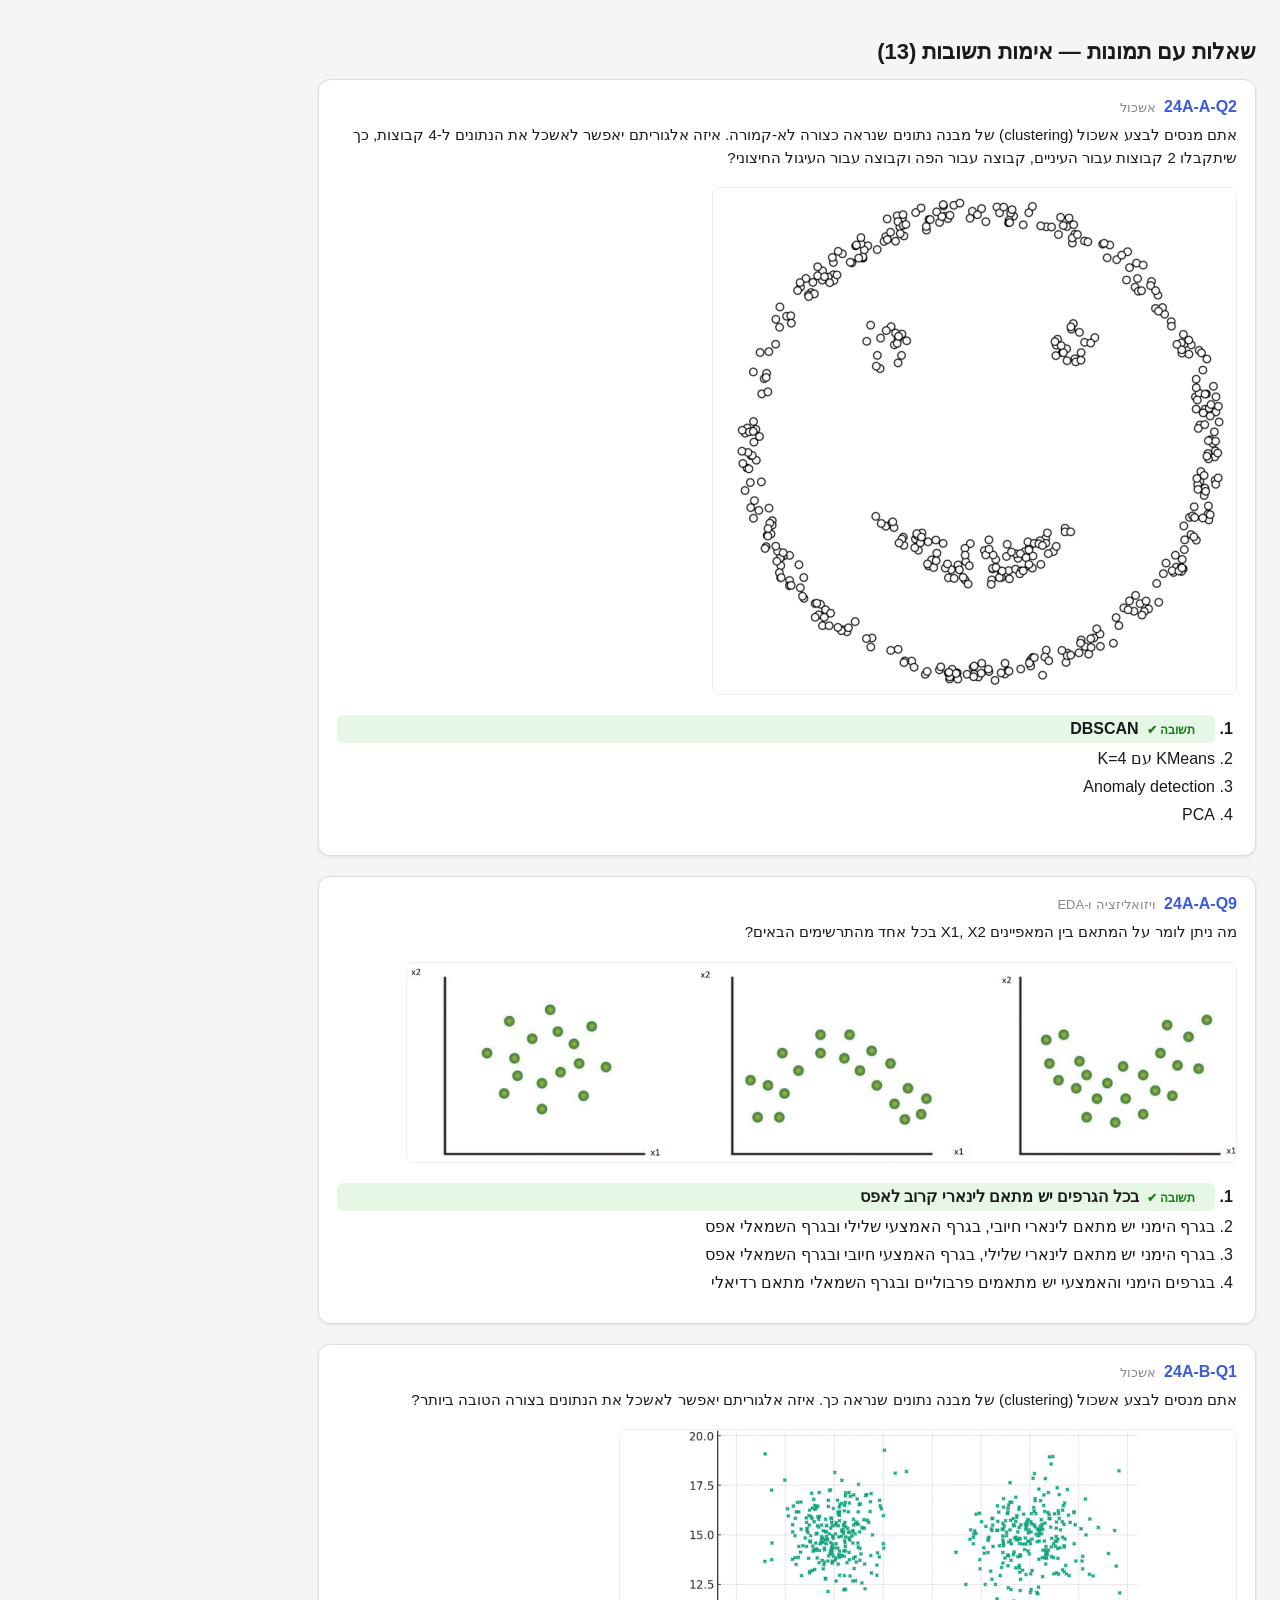
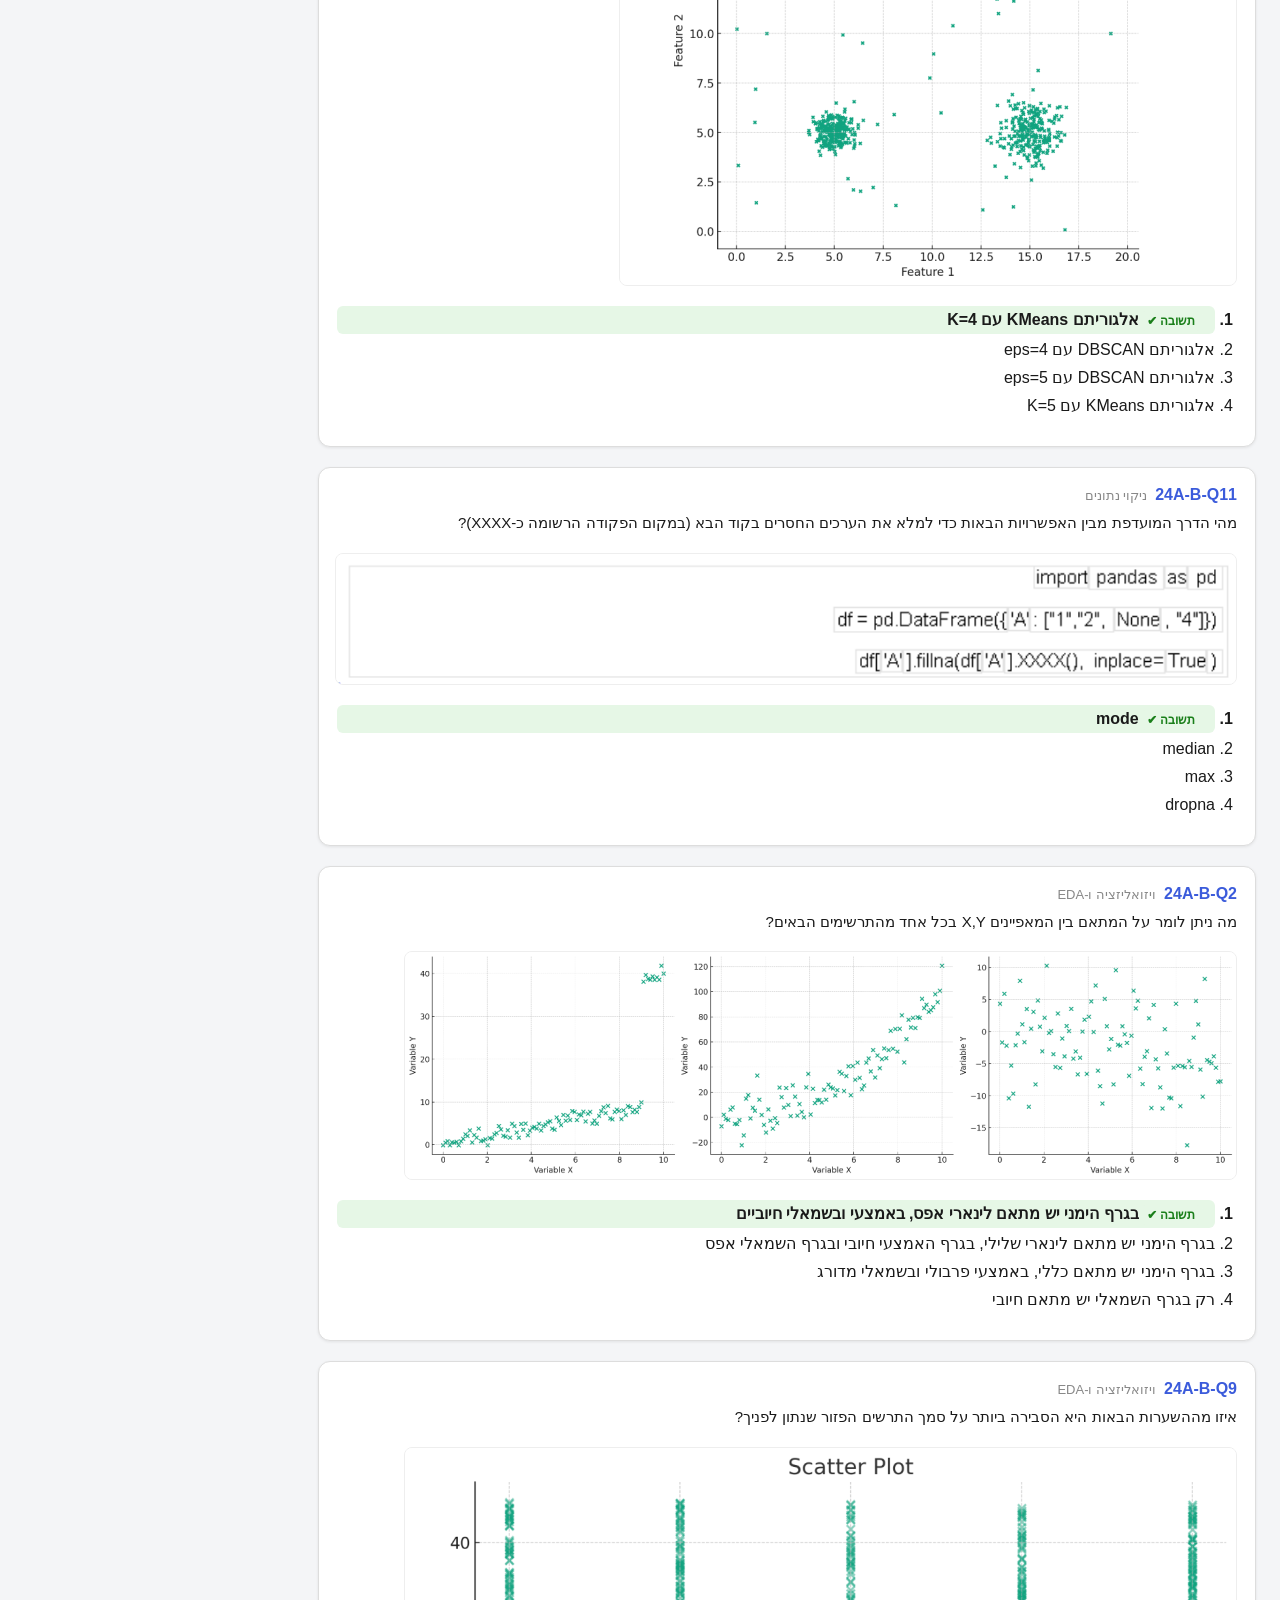
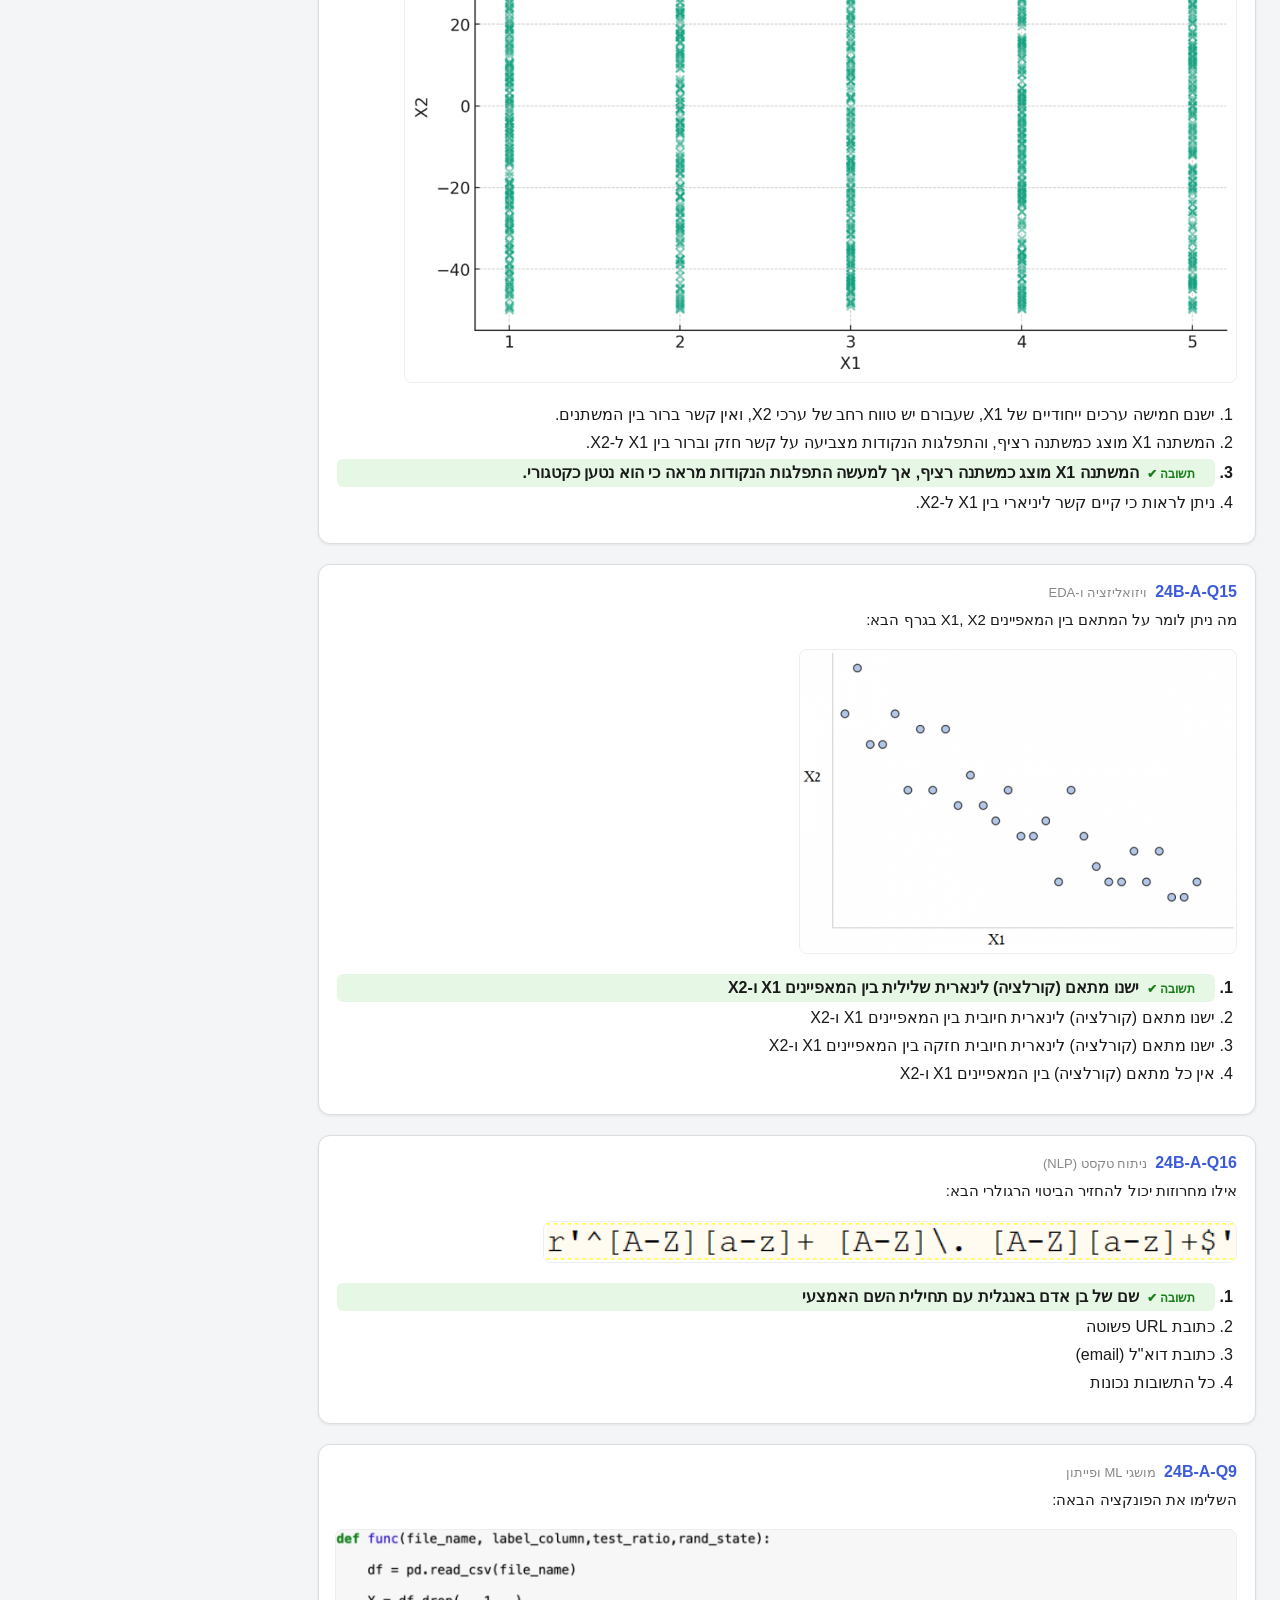
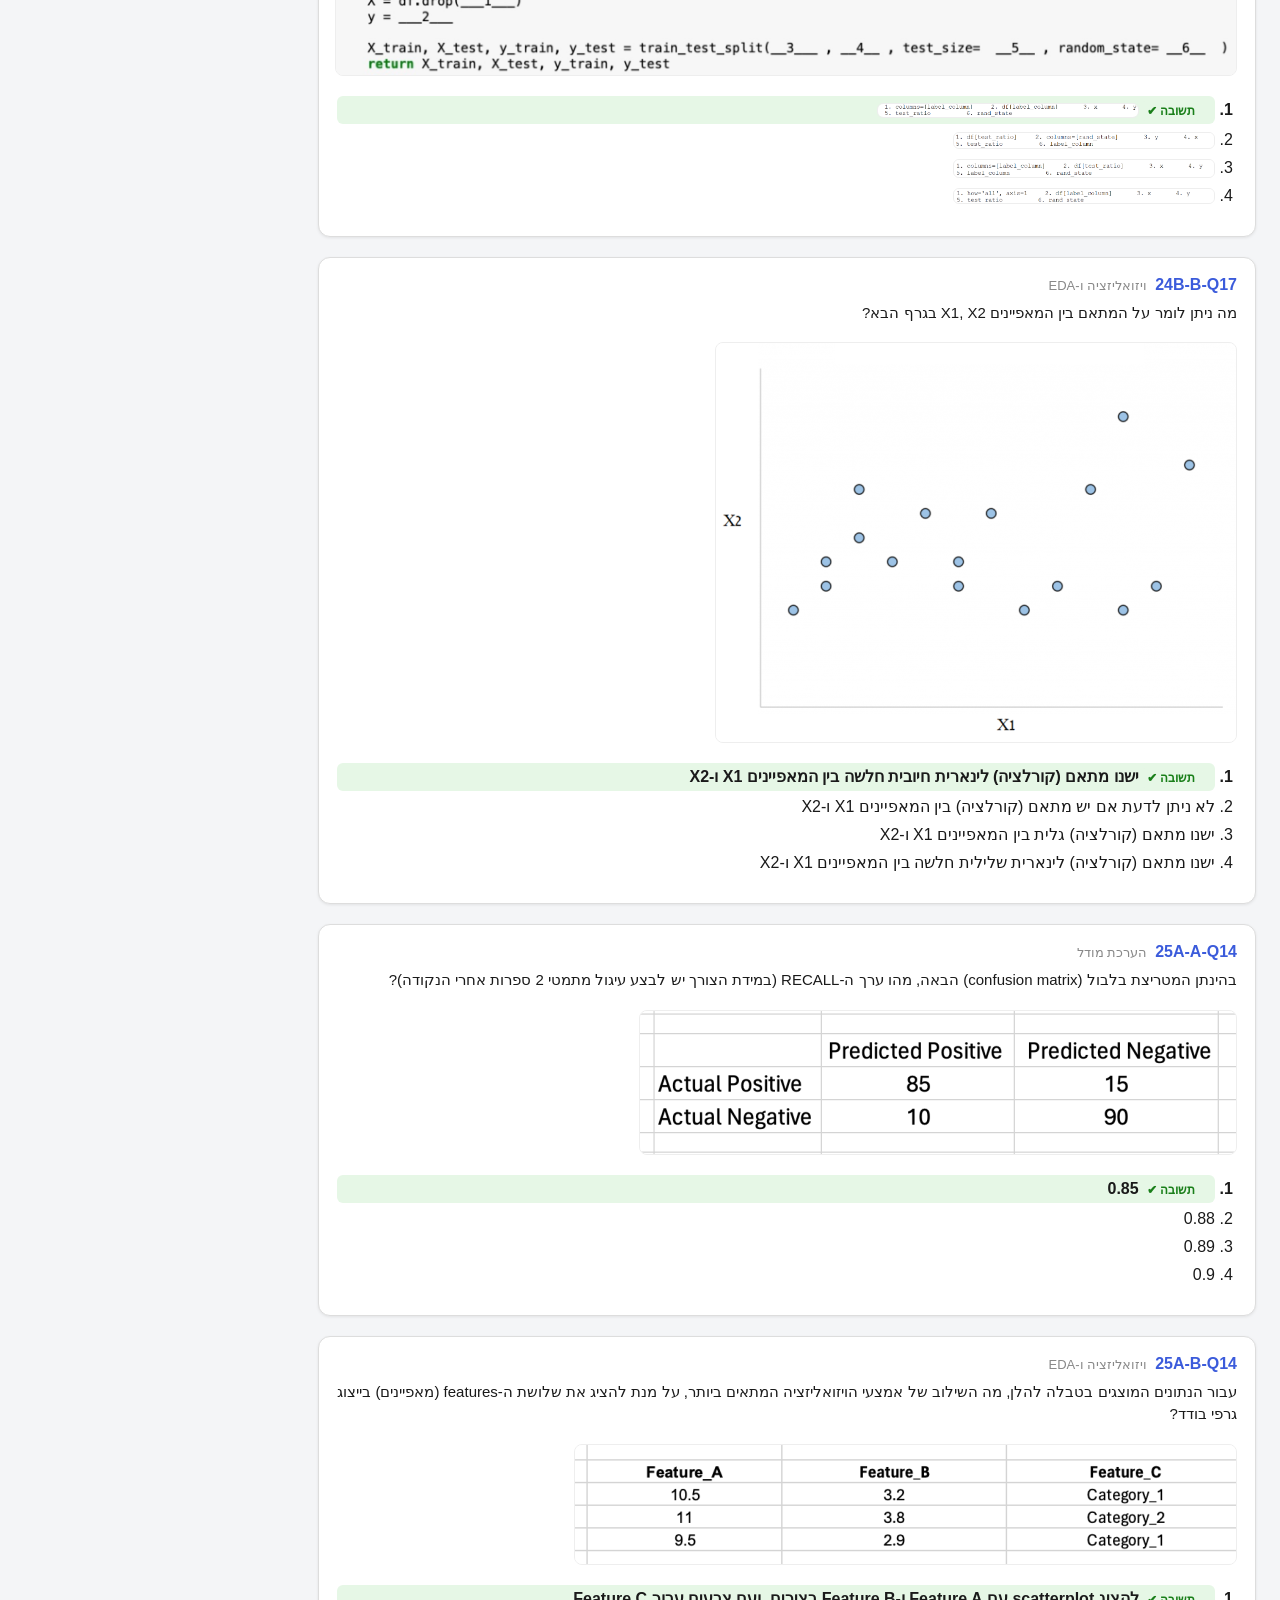
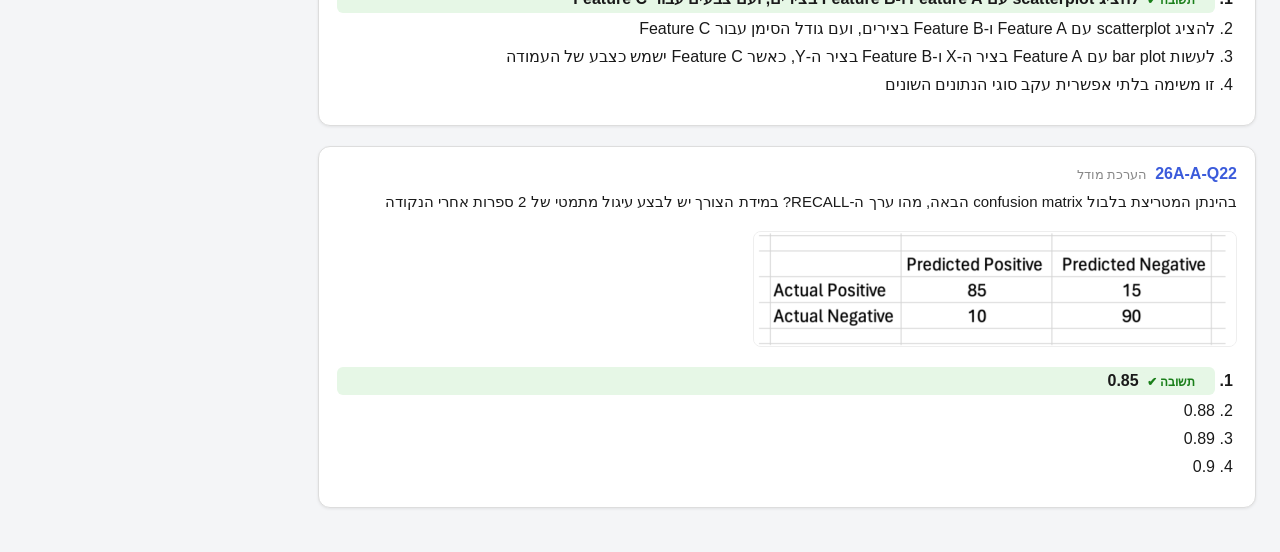
==== image-questions-review.html @ f72e946c "Fix 24A-B Q2 answer: right=zero, middle+left=positive; add image-question review doc Co-Authored-By:" ====
<!DOCTYPE html><html lang=he dir=rtl><head><meta charset=utf-8>
<title>שאלות עם תמונות — אימות תשובות</title>
<style>body{font-family:Segoe UI,Arial,sans-serif;background:#f4f5f7;color:#1a1a1a;margin:0;padding:24px;}
h1{font-size:22px;} .q{background:#fff;border:1px solid #ddd;border-radius:12px;padding:18px;margin:0 0 20px;max-width:900px;box-shadow:0 1px 3px rgba(0,0,0,.08);}
.id{font-weight:700;color:#3b5bdb;} .topic{color:#888;font-size:13px;margin-right:8px;}
.qt{margin:8px 0 12px;font-size:15px;line-height:1.5;} img.fig{max-width:100%;border:1px solid #eee;border-radius:8px;background:#fff;margin:6px 0;}
ol{margin:10px 0;padding-inline-start:22px;} li{margin:4px 0;line-height:1.5;} li.ok{background:#e6f7e6;font-weight:700;border-radius:6px;padding:2px 6px;}
.tag{display:inline-block;background:#e6f7e6;color:#1a7f1a;border-radius:6px;padding:1px 8px;font-size:12px;margin-right:6px;} .opimg{max-width:260px;border:1px solid #eee;border-radius:6px;vertical-align:middle;}</style></head><body>
<h1>שאלות עם תמונות — אימות תשובות (13)</h1>
<div class=q>
<div><span class=id>24A-A-Q2</span><span class=topic>אשכול</span></div>
<div class=qt>אתם מנסים לבצע אשכול (clustering) של מבנה נתונים שנראה כצורה לא-קמורה. איזה אלגוריתם יאפשר לאשכל את הנתונים ל-4 קבוצות, כך שיתקבלו 2 קבוצות עבור העיניים, קבוצה עבור הפה וקבוצה עבור העיגול החיצוני?</div>
<img class=fig src="images/exams/24A-A-Q2.png">
<ol>
<li class=ok><span class=tag>תשובה ✔</span>DBSCAN</li>
<li>KMeans עם K=4</li>
<li>Anomaly detection</li>
<li>PCA</li>
</ol></div>
<div class=q>
<div><span class=id>24A-A-Q9</span><span class=topic>ויזואליזציה ו-EDA</span></div>
<div class=qt>מה ניתן לומר על המתאם בין המאפיינים X1, X2 בכל אחד מהתרשימים הבאים?</div>
<img class=fig src="images/exams/24A-A-Q9.png">
<ol>
<li class=ok><span class=tag>תשובה ✔</span>בכל הגרפים יש מתאם לינארי קרוב לאפס</li>
<li>בגרף הימני יש מתאם לינארי חיובי, בגרף האמצעי שלילי ובגרף השמאלי אפס</li>
<li>בגרף הימני יש מתאם לינארי שלילי, בגרף האמצעי חיובי ובגרף השמאלי אפס</li>
<li>בגרפים הימני והאמצעי יש מתאמים פרבוליים ובגרף השמאלי מתאם רדיאלי</li>
</ol></div>
<div class=q>
<div><span class=id>24A-B-Q1</span><span class=topic>אשכול</span></div>
<div class=qt>אתם מנסים לבצע אשכול (clustering) של מבנה נתונים שנראה כך. איזה אלגוריתם יאפשר לאשכל את הנתונים בצורה הטובה ביותר?</div>
<img class=fig src="images/exams/24A-B-Q1.png">
<ol>
<li class=ok><span class=tag>תשובה ✔</span>אלגוריתם KMeans עם K=4</li>
<li>אלגוריתם DBSCAN עם eps=4</li>
<li>אלגוריתם DBSCAN עם eps=5</li>
<li>אלגוריתם KMeans עם K=5</li>
</ol></div>
<div class=q>
<div><span class=id>24A-B-Q11</span><span class=topic>ניקוי נתונים</span></div>
<div class=qt>מהי הדרך המועדפת מבין האפשרויות הבאות כדי למלא את הערכים החסרים בקוד הבא (במקום הפקודה הרשומה כ-XXXX)?</div>
<img class=fig src="images/exams/24A-B-Q11.png">
<ol>
<li class=ok><span class=tag>תשובה ✔</span>mode</li>
<li>median</li>
<li>max</li>
<li>dropna</li>
</ol></div>
<div class=q>
<div><span class=id>24A-B-Q2</span><span class=topic>ויזואליזציה ו-EDA</span></div>
<div class=qt>מה ניתן לומר על המתאם בין המאפיינים X,Y בכל אחד מהתרשימים הבאים?</div>
<img class=fig src="images/exams/24A-B-Q2.png">
<ol>
<li class=ok><span class=tag>תשובה ✔</span>בגרף הימני יש מתאם לינארי אפס, באמצעי ובשמאלי חיוביים</li>
<li>בגרף הימני יש מתאם לינארי שלילי, בגרף האמצעי חיובי ובגרף השמאלי אפס</li>
<li>בגרף הימני יש מתאם כללי, באמצעי פרבולי ובשמאלי מדורג</li>
<li>רק בגרף השמאלי יש מתאם חיובי</li>
</ol></div>
<div class=q>
<div><span class=id>24A-B-Q9</span><span class=topic>ויזואליזציה ו-EDA</span></div>
<div class=qt>איזו מההשערות הבאות היא הסבירה ביותר על סמך התרשים הפזור שנתון לפניך?</div>
<img class=fig src="images/exams/24A-B-Q9.png">
<ol>
<li>ישנם חמישה ערכים ייחודיים של X1, שעבורם יש טווח רחב של ערכי X2, ואין קשר ברור בין המשתנים.</li>
<li>המשתנה X1 מוצג כמשתנה רציף, והתפלגות הנקודות מצביעה על קשר חזק וברור בין X1 ל-X2.</li>
<li class=ok><span class=tag>תשובה ✔</span>המשתנה X1 מוצג כמשתנה רציף, אך למעשה התפלגות הנקודות מראה כי הוא נטען כקטגורי.</li>
<li>ניתן לראות כי קיים קשר ליניארי בין X1 ל-X2.</li>
</ol></div>
<div class=q>
<div><span class=id>24B-A-Q15</span><span class=topic>ויזואליזציה ו-EDA</span></div>
<div class=qt>מה ניתן לומר על המתאם בין המאפיינים X1, X2 בגרף הבא:</div>
<img class=fig src="images/exams/24B-A-Q15.png">
<ol>
<li class=ok><span class=tag>תשובה ✔</span>ישנו מתאם (קורלציה) לינארית שלילית בין המאפיינים X1 ו-X2</li>
<li>ישנו מתאם (קורלציה) לינארית חיובית בין המאפיינים X1 ו-X2</li>
<li>ישנו מתאם (קורלציה) לינארית חיובית חזקה בין המאפיינים X1 ו-X2</li>
<li>אין כל מתאם (קורלציה) בין המאפיינים X1 ו-X2</li>
</ol></div>
<div class=q>
<div><span class=id>24B-A-Q16</span><span class=topic>ניתוח טקסט (NLP)</span></div>
<div class=qt>אילו מחרוזות יכול להחזיר הביטוי הרגולרי הבא:</div>
<img class=fig src="images/exams/24B-A-Q16.png">
<ol>
<li class=ok><span class=tag>תשובה ✔</span>שם של בן אדם באנגלית עם תחילית השם האמצעי</li>
<li>כתובת URL פשוטה</li>
<li>כתובת דוא&quot;ל (email)</li>
<li>כל התשובות נכונות</li>
</ol></div>
<div class=q>
<div><span class=id>24B-A-Q9</span><span class=topic>מושגי ML ופייתון</span></div>
<div class=qt>השלימו את הפונקציה הבאה:</div>
<img class=fig src="images/exams/24B-A-Q9.png">
<ol>
<li class=ok><span class=tag>תשובה ✔</span><img class=opimg src="images/exams/24B-A-Q9-OP-A.png"></li>
<li><img class=opimg src="images/exams/24B-A-Q9-OP-B.png"></li>
<li><img class=opimg src="images/exams/24B-A-Q9-OP-C.png"></li>
<li><img class=opimg src="images/exams/24B-A-Q9-OP-D.png"></li>
</ol></div>
<div class=q>
<div><span class=id>24B-B-Q17</span><span class=topic>ויזואליזציה ו-EDA</span></div>
<div class=qt>מה ניתן לומר על המתאם בין המאפיינים X1, X2 בגרף הבא?</div>
<img class=fig src="images/exams/24B-B-Q17.png">
<ol>
<li class=ok><span class=tag>תשובה ✔</span>ישנו מתאם (קורלציה) לינארית חיובית חלשה בין המאפיינים X1 ו-X2</li>
<li>לא ניתן לדעת אם יש מתאם (קורלציה) בין המאפיינים X1 ו-X2</li>
<li>ישנו מתאם (קורלציה) גלית בין המאפיינים X1 ו-X2</li>
<li>ישנו מתאם (קורלציה) לינארית שלילית חלשה בין המאפיינים X1 ו-X2</li>
</ol></div>
<div class=q>
<div><span class=id>25A-A-Q14</span><span class=topic>הערכת מודל</span></div>
<div class=qt>בהינתן המטריצת בלבול (confusion matrix) הבאה, מהו ערך ה-RECALL (במידת הצורך יש לבצע עיגול מתמטי 2 ספרות אחרי הנקודה)?</div>
<img class=fig src="images/exams/25A-A-Q14.png">
<ol>
<li class=ok><span class=tag>תשובה ✔</span>0.85</li>
<li>0.88</li>
<li>0.89</li>
<li>0.9</li>
</ol></div>
<div class=q>
<div><span class=id>25A-B-Q14</span><span class=topic>ויזואליזציה ו-EDA</span></div>
<div class=qt>עבור הנתונים המוצגים בטבלה להלן, מה השילוב של אמצעי הויזואליזציה המתאים ביותר, על מנת להציג את שלושת ה-features (מאפיינים) בייצוג גרפי בודד?</div>
<img class=fig src="images/exams/25A-B-Q14.png">
<ol>
<li class=ok><span class=tag>תשובה ✔</span>להציג scatterplot עם Feature A ו-Feature B בצירים, ועם צבעים עבור Feature C</li>
<li>להציג scatterplot עם Feature A ו-Feature B בצירים, ועם גודל הסימן עבור Feature C</li>
<li>לעשות bar plot עם Feature A בציר ה-X ו-Feature B בציר ה-Y, כאשר Feature C ישמש כצבע של העמודה</li>
<li>זו משימה בלתי אפשרית עקב סוגי הנתונים השונים</li>
</ol></div>
<div class=q>
<div><span class=id>26A-A-Q22</span><span class=topic>הערכת מודל</span></div>
<div class=qt>בהינתן המטריצת בלבול confusion matrix הבאה, מהו ערך ה-RECALL? במידת הצורך יש לבצע עיגול מתמטי של 2 ספרות אחרי הנקודה</div>
<img class=fig src="images/exams/26A-A-Q22.png">
<ol>
<li class=ok><span class=tag>תשובה ✔</span>0.85</li>
<li>0.88</li>
<li>0.89</li>
<li>0.9</li>
</ol></div>
</body></html>
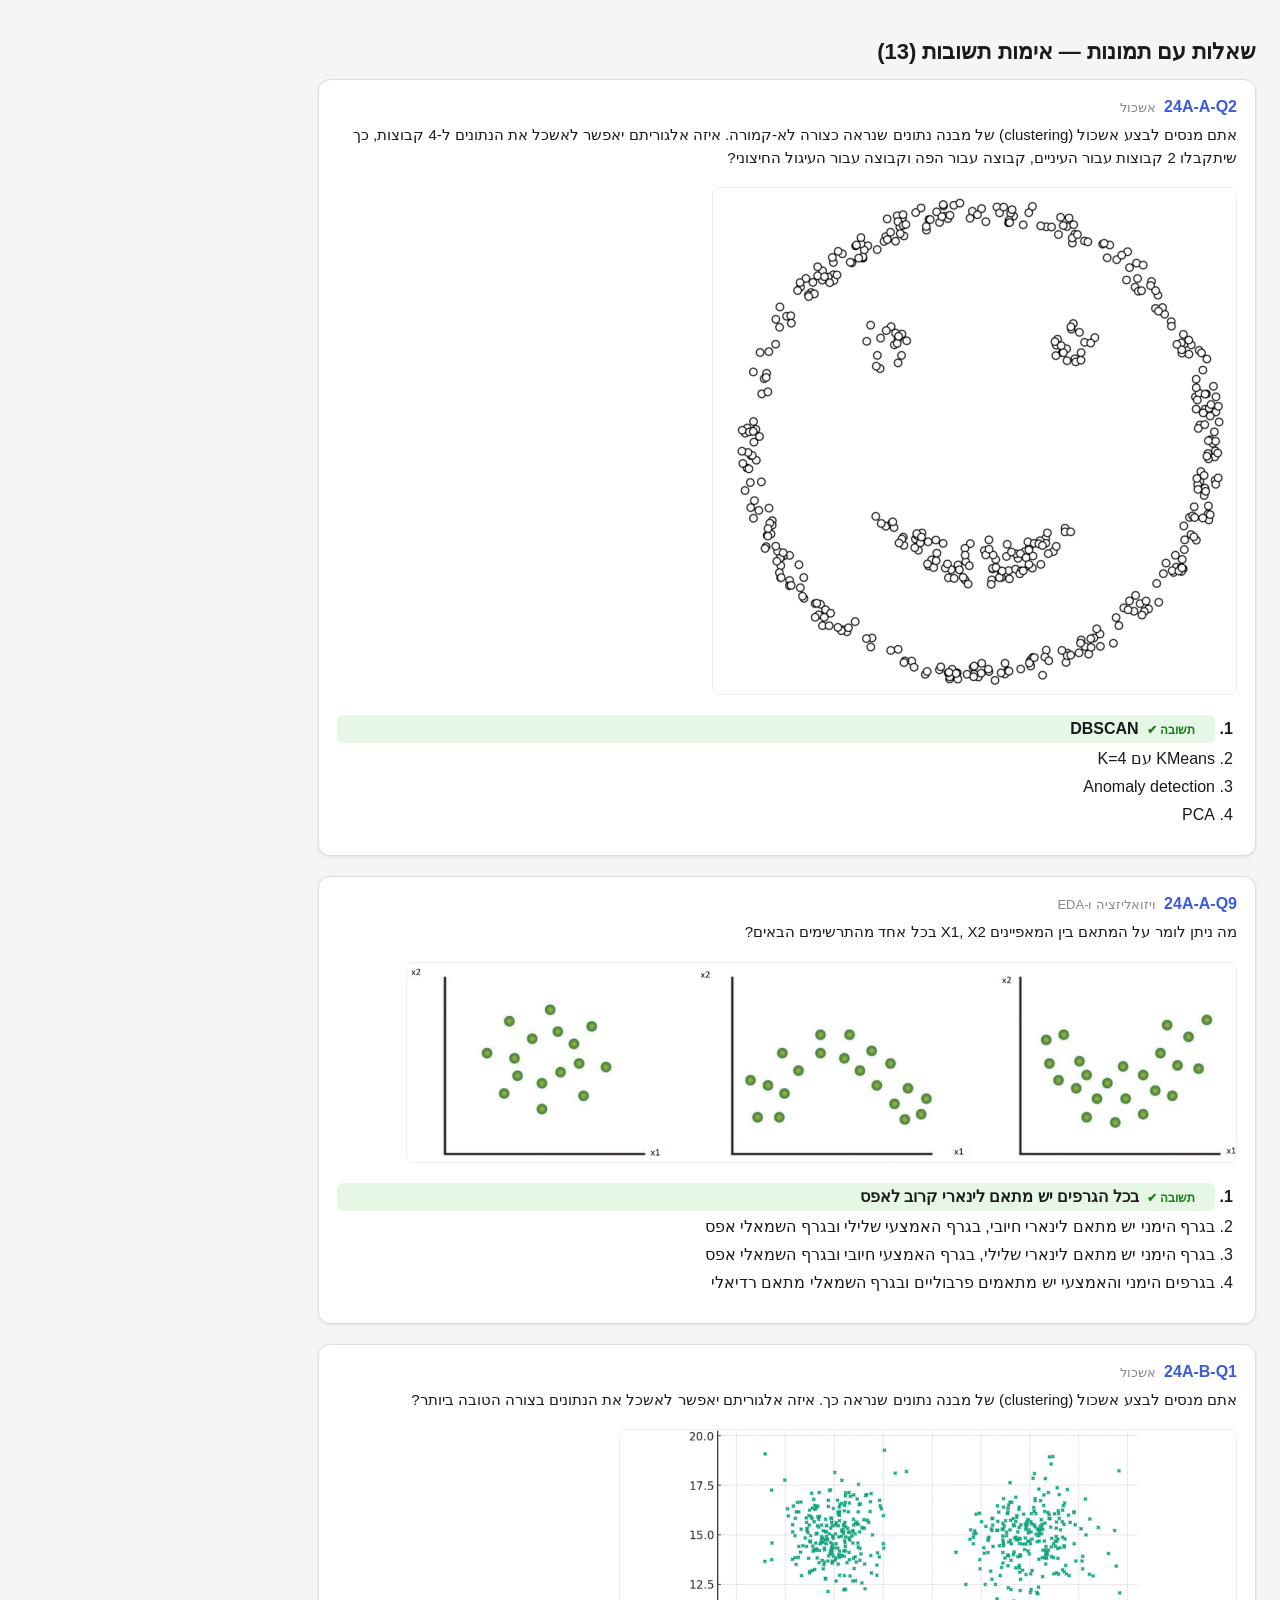
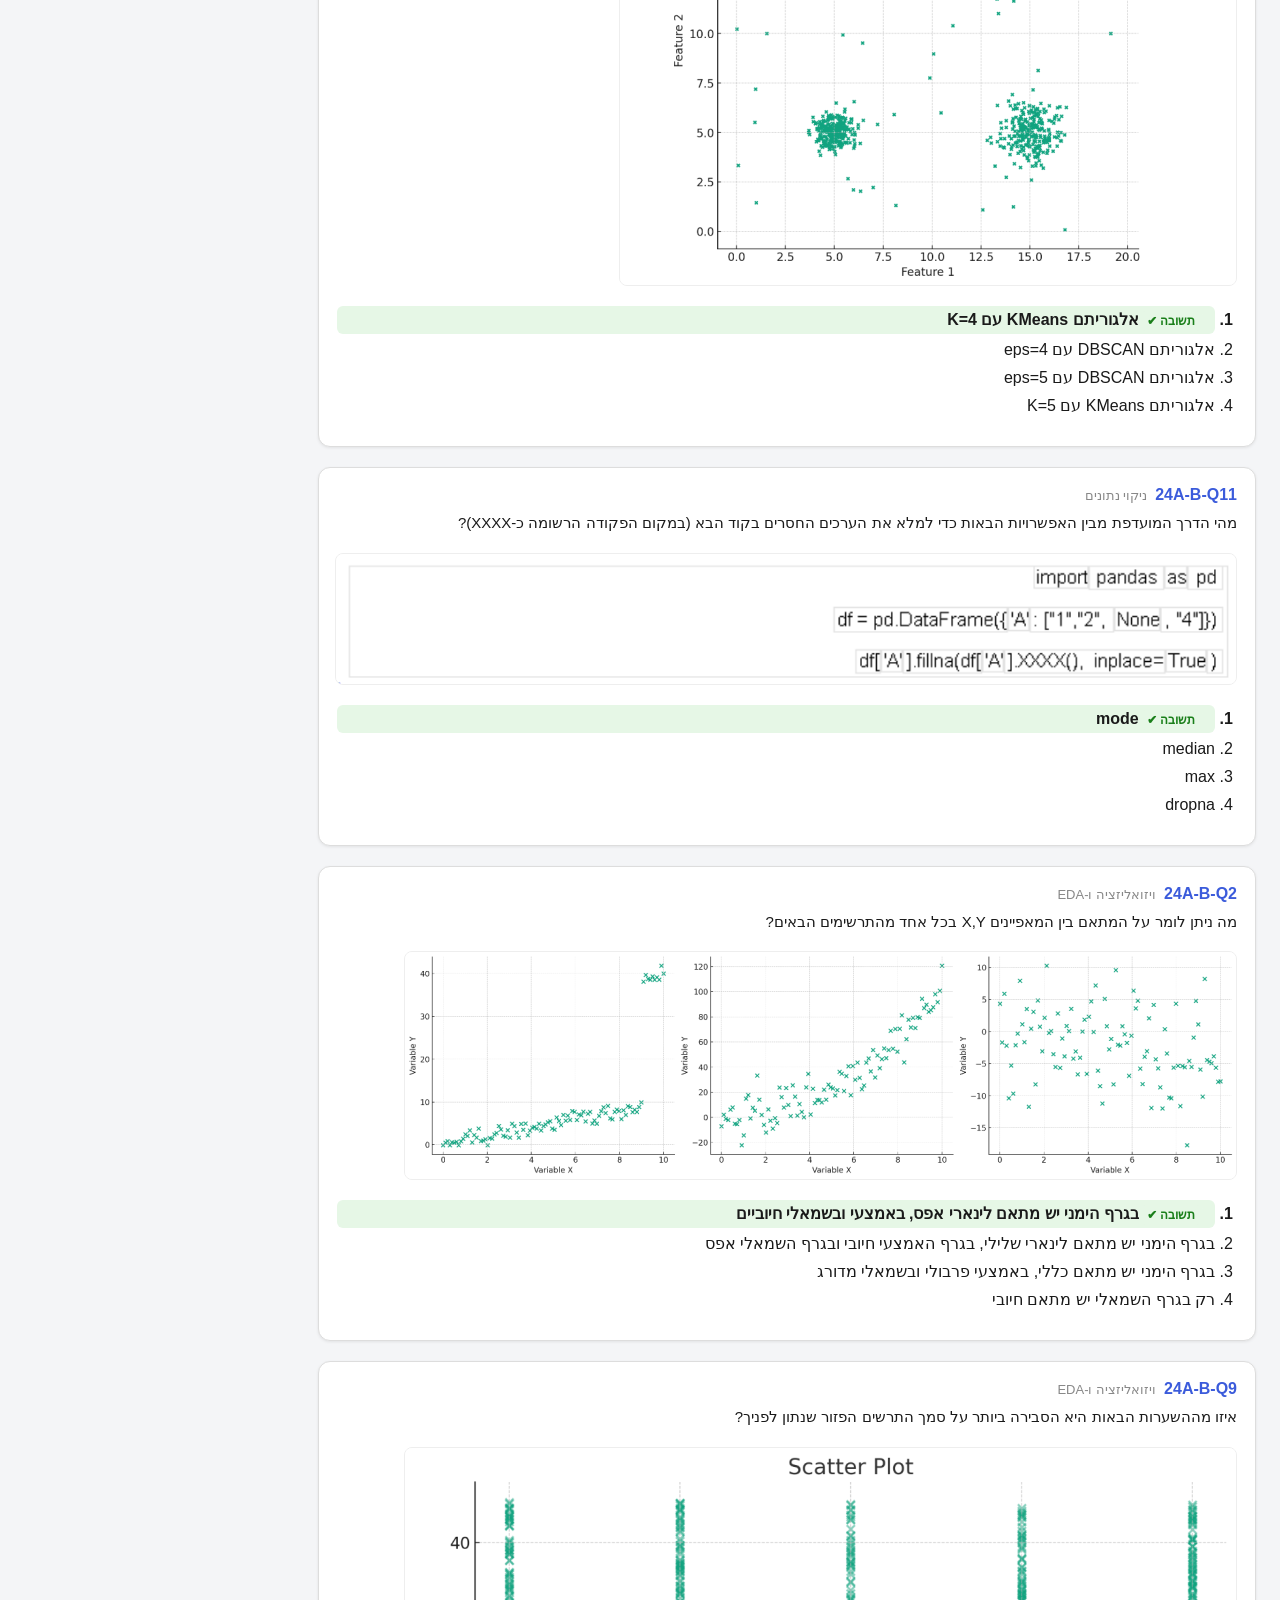
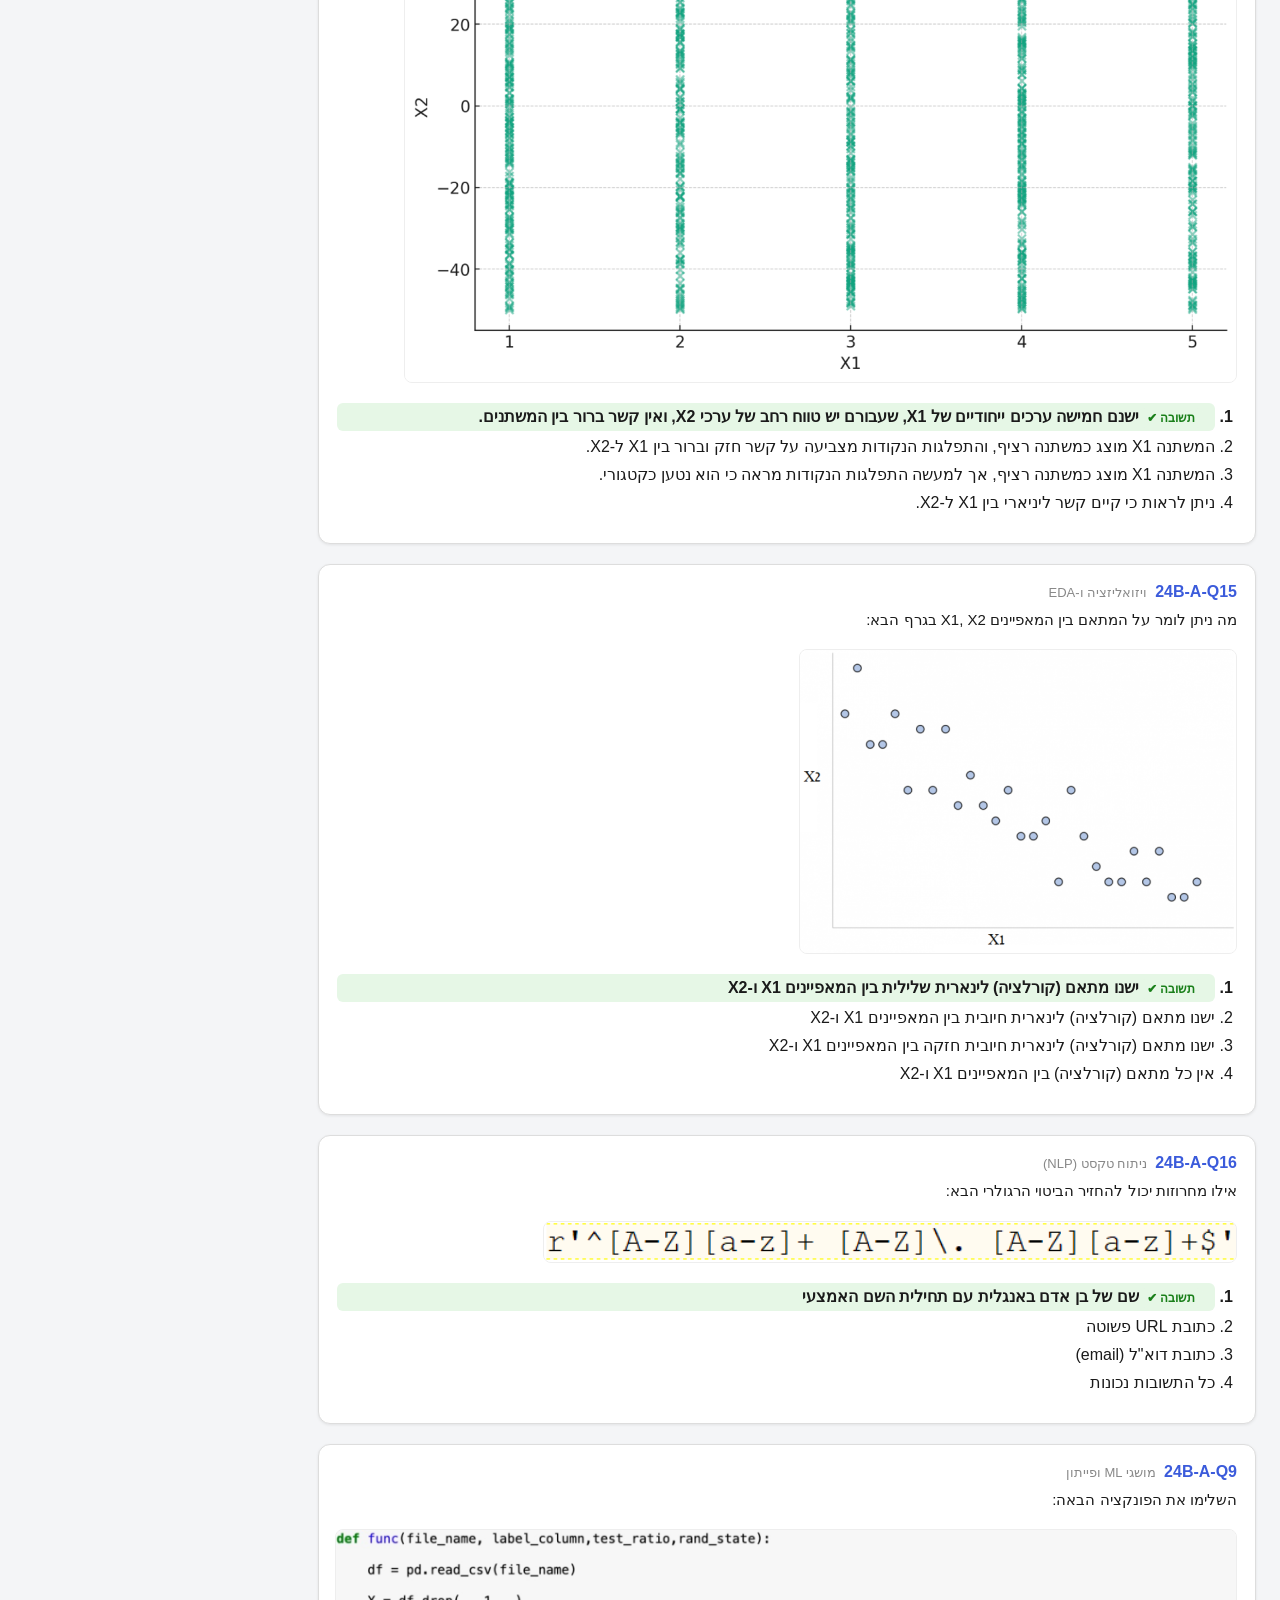
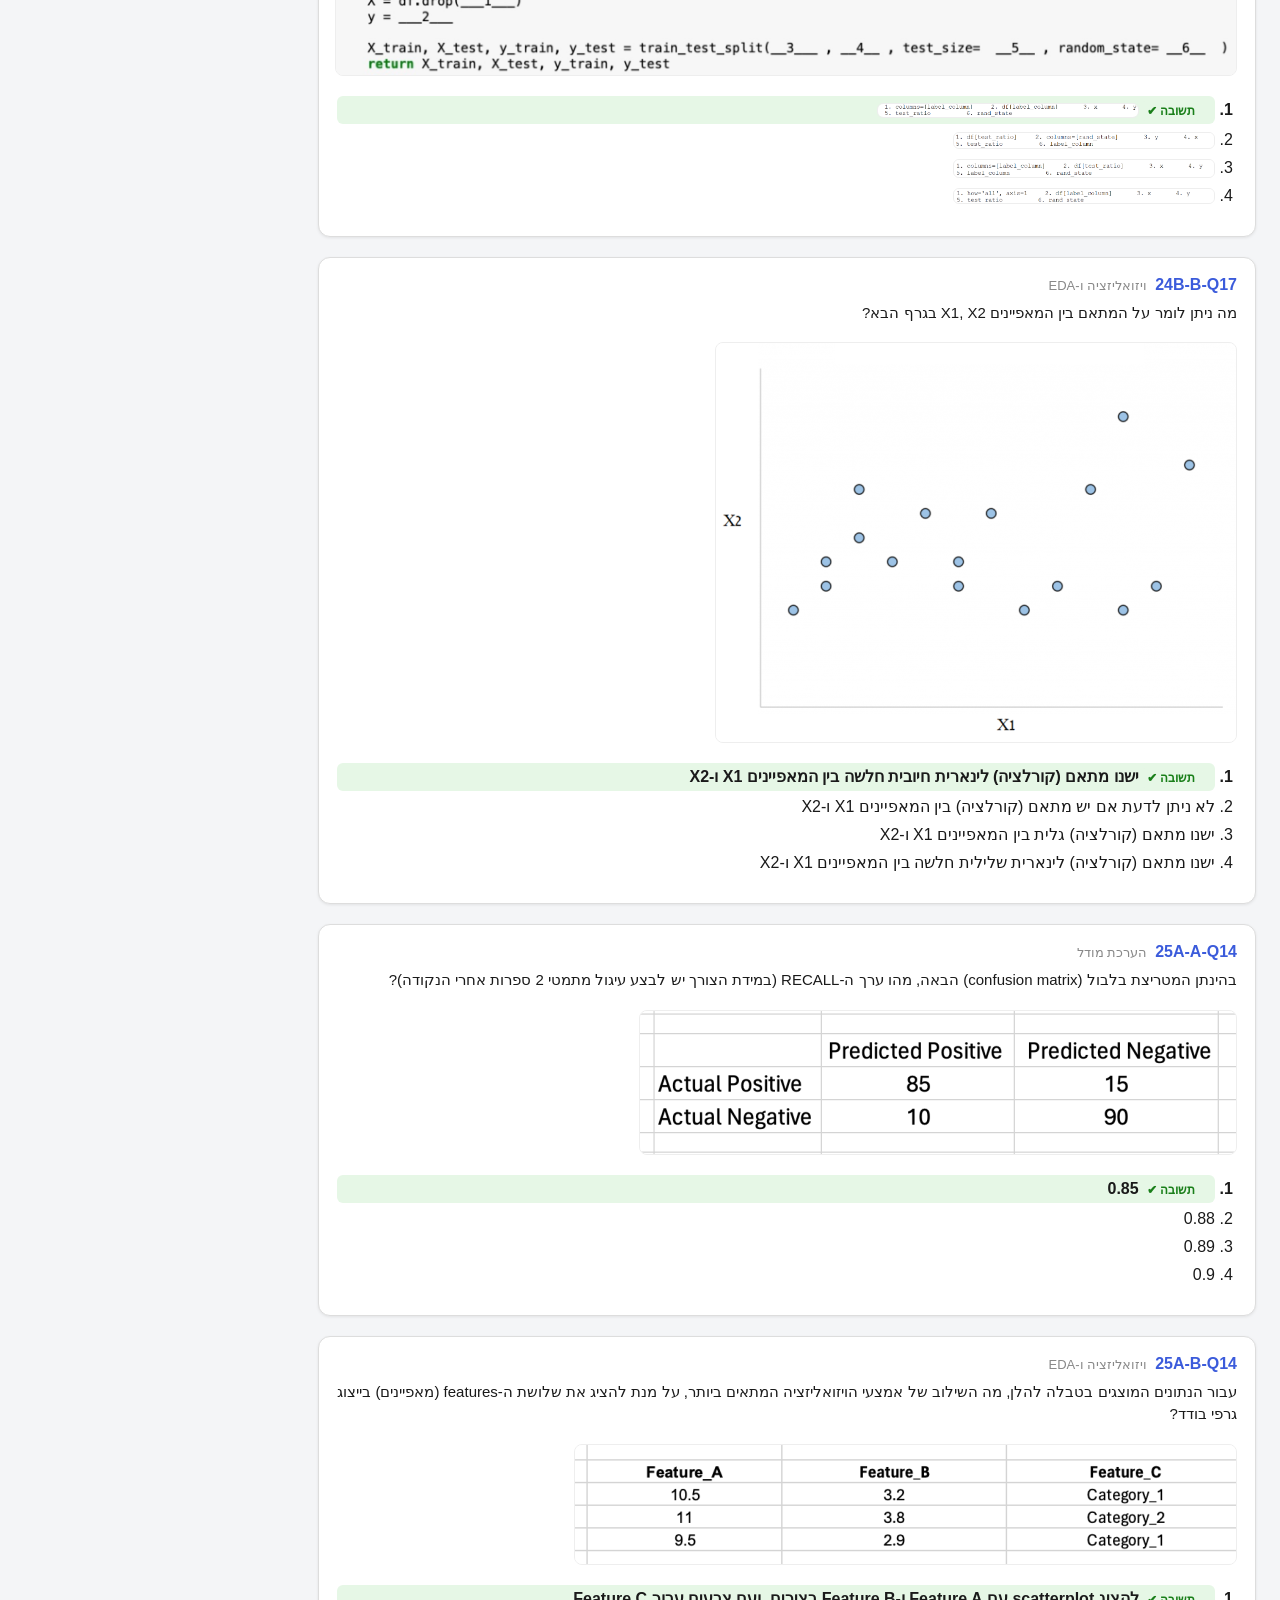
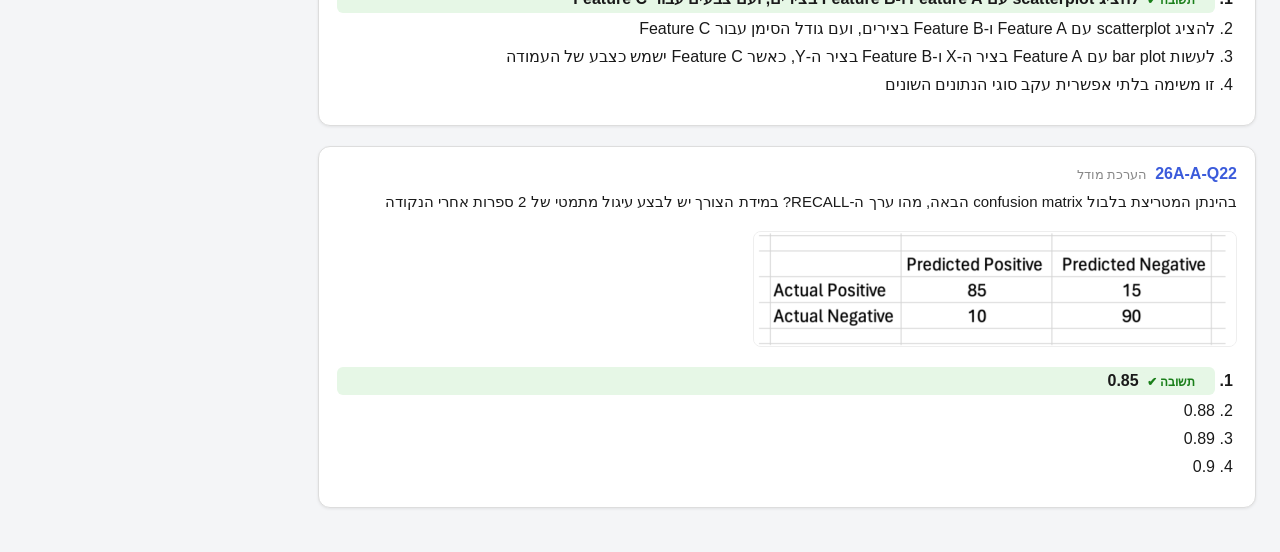
==== commit fe2603e8: "Fix 24A-B Q9 answer: five unique X1 values, wide X2 range, no clear relation; bust cache Co-Authored" ====
--- a/image-questions-review.html
+++ b/image-questions-review.html
@@ -62,9 +62,9 @@
 <div class=qt>איזו מההשערות הבאות היא הסבירה ביותר על סמך התרשים הפזור שנתון לפניך?</div>
 <img class=fig src="images/exams/24A-B-Q9.png">
 <ol>
-<li>ישנם חמישה ערכים ייחודיים של X1, שעבורם יש טווח רחב של ערכי X2, ואין קשר ברור בין המשתנים.</li>
+<li class=ok><span class=tag>תשובה ✔</span>ישנם חמישה ערכים ייחודיים של X1, שעבורם יש טווח רחב של ערכי X2, ואין קשר ברור בין המשתנים.</li>
 <li>המשתנה X1 מוצג כמשתנה רציף, והתפלגות הנקודות מצביעה על קשר חזק וברור בין X1 ל-X2.</li>
-<li class=ok><span class=tag>תשובה ✔</span>המשתנה X1 מוצג כמשתנה רציף, אך למעשה התפלגות הנקודות מראה כי הוא נטען כקטגורי.</li>
+<li>המשתנה X1 מוצג כמשתנה רציף, אך למעשה התפלגות הנקודות מראה כי הוא נטען כקטגורי.</li>
 <li>ניתן לראות כי קיים קשר ליניארי בין X1 ל-X2.</li>
 </ol></div>
 <div class=q>
